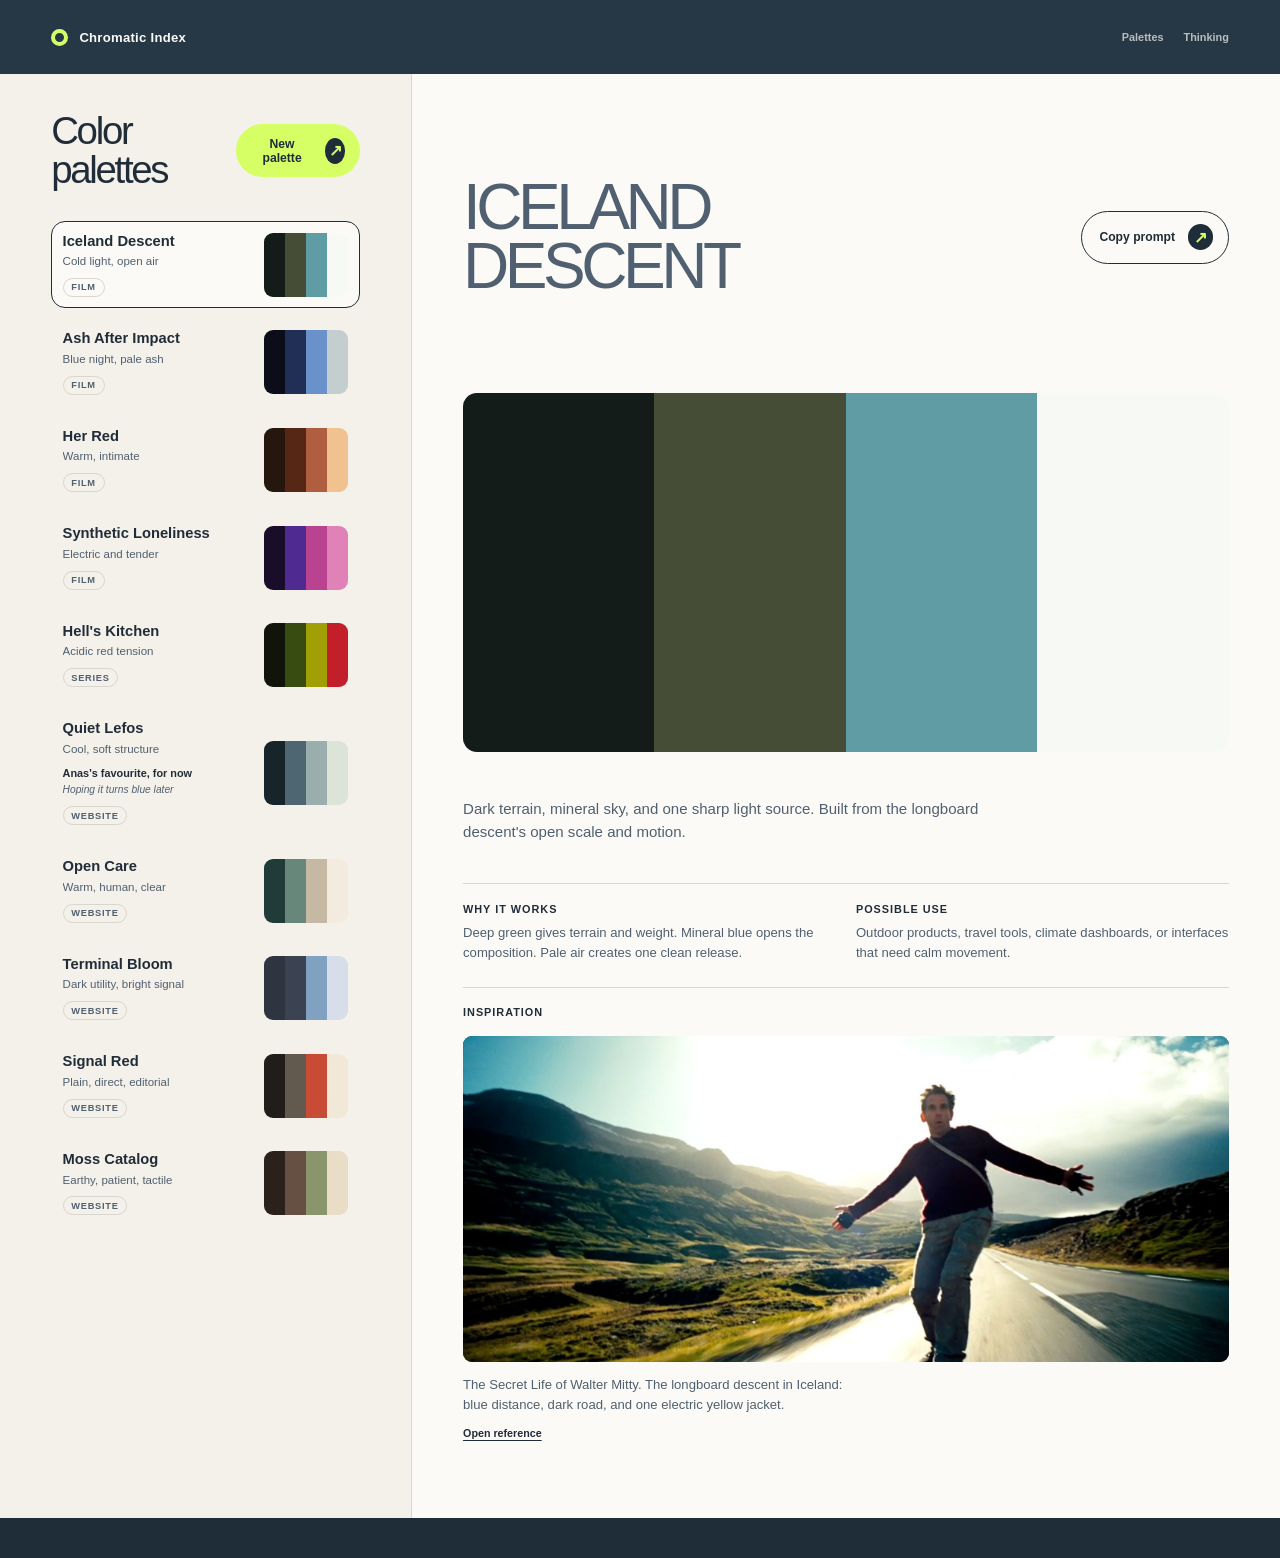
==== index.html @ bf924eea "feat: publish chromatic palette explorer Add palette references, design reasoning, local captures, f" ====
<!doctype html>
<html lang="en">
  <head>
    <meta charset="UTF-8" />
    <meta name="viewport" content="width=device-width, initial-scale=1.0" />
    <meta
      name="description"
      content="A small, thoughtful palette library for art direction and interface design."
    />
    <title>Chromatic Index</title>
    <link rel="icon" href="favicon.svg" type="image/svg+xml" />
    <link rel="stylesheet" href="styles.css" />
  </head>
  <body>
    <main class="app-shell">
      <header class="topbar">
        <a class="wordmark" href="/" aria-label="Chromatic Index home">
          <span class="wordmark-mark" aria-hidden="true"></span>
          <span>Chromatic Index</span>
        </a>
        <nav class="topnav" aria-label="Page navigation">
          <a href="#palettes">Palettes</a>
          <a href="#thinking">Thinking</a>
        </nav>
      </header>

      <div class="workspace">
        <section class="palette-column" id="palettes" aria-labelledby="palette-heading">
          <div class="palette-actions">
            <h1 id="page-title">Color palettes</h1>
            <button class="button button-dark" id="shuffle-button" type="button">
              <span>New palette</span>
              <span class="button-icon" aria-hidden="true">↗</span>
            </button>
          </div>
          <div class="palette-list" id="palette-list"></div>
        </section>

        <section class="detail-panel" aria-live="polite" aria-labelledby="detail-title">
          <div class="detail-topline">
            <h2 id="detail-title">Night Orchard</h2>
            <button class="button button-copy-detail" id="copy-button" type="button">
              <span>Copy prompt</span>
              <span class="button-icon" aria-hidden="true">↗</span>
            </button>
          </div>

          <div class="swatch-hero" id="swatch-hero" aria-label="Selected palette colors"></div>

          <div class="detail-content" id="thinking">
            <div class="detail-heading">
              <p id="detail-description"></p>
            </div>

            <div class="thinking-grid" aria-label="Palette thinking">
              <article>
                <h3>Why it works</h3>
                <p id="why-works"></p>
              </article>
              <article>
                <h3>Possible use</h3>
                <p id="possible-use"></p>
              </article>
            </div>

            <div class="use-grid">
              <div class="section-kicker">Inspiration</div>
              <article class="use-block">
                <div class="scene-still" id="scene-still"></div>
                <p class="reference-title" id="reference-example"></p>
                <a class="source-link" id="reference-source" target="_blank" rel="noreferrer">Open reference</a>
              </article>
            </div>

            <div class="prompt-block">
            </div>
          </div>
        </section>
      </div>

      <footer class="footer">
      </footer>
    </main>
    <script src="app.js"></script>
  </body>
</html>
---- styles.css ----
:root {
  color-scheme: light;
  --ink: #202c38;
  --ink-soft: #506070;
  --shell: #263845;
  --shell-deep: #1e2d38;
  --paper: #f4f1ea;
  --paper-bright: #fbfaf7;
  --line: #d9d6cf;
  --line-dark: rgb(255 255 255 / 0.16);
  --accent: #d5ff65;
  --radius: 14px;
  font-family: "Trebuchet MS", "Segoe UI", sans-serif;
}

* {
  box-sizing: border-box;
}

html {
  background: var(--shell-deep);
  scroll-behavior: smooth;
  scrollbar-color: var(--accent) var(--shell-deep);
  scrollbar-width: thin;
}

html::-webkit-scrollbar {
  width: 0.65rem;
}

html::-webkit-scrollbar-track {
  background: var(--shell-deep);
}

html::-webkit-scrollbar-thumb {
  border: 2px solid var(--shell-deep);
  border-radius: 999px;
  background: var(--accent);
}

body {
  margin: 0;
  min-width: 320px;
  background: var(--paper);
  color: var(--ink);
}

.reference-tag {
  display: inline-block;
  margin-top: 0.55rem;
  padding: 0.22rem 0.48rem;
  border: 1px solid var(--line);
  border-radius: 999px;
  color: var(--ink-soft);
  font-size: 0.58rem;
  font-weight: 700;
  letter-spacing: 0.08em;
  text-transform: uppercase;
}

.reference-title {
  margin: 0;
}

button,
a {
  font: inherit;
}

button {
  cursor: pointer;
}

button:focus-visible,
a:focus-visible {
  outline: 3px solid var(--accent);
  outline-offset: 4px;
}

.app-shell {
  min-height: 100dvh;
  overflow: hidden;
}

.topbar {
  display: flex;
  align-items: center;
  justify-content: space-between;
  min-height: 74px;
  padding: 0 clamp(1.25rem, 4vw, 4.5rem);
  background: var(--shell);
  color: var(--paper-bright);
  position: sticky;
  top: 0;
  z-index: 2;
}

.topnav {
  display: flex;
  gap: 1.25rem;
}

.topnav a {
  color: rgb(244 241 234 / 0.72);
  font-size: 0.68rem;
  font-weight: 700;
  text-decoration: none;
  transition: color 180ms ease, transform 180ms ease;
}

.topnav a:hover {
  color: var(--paper-bright);
  transform: translateY(-1px);
}

.wordmark {
  display: inline-flex;
  align-items: center;
  gap: 0.7rem;
  color: inherit;
  font-size: 0.82rem;
  font-weight: 700;
  letter-spacing: 0.02em;
  text-decoration: none;
}

.wordmark-mark {
  width: 17px;
  height: 17px;
  border: 4px solid var(--accent);
  border-radius: 50%;
}

.eyebrow {
  margin: 0 0 0.75rem;
  color: var(--ink-soft);
  font-size: 0.68rem;
  font-weight: 700;
  letter-spacing: 0.16em;
  text-transform: uppercase;
}

h1,
h2,
p {
  margin-top: 0;
}

h1 {
  max-width: 12ch;
  margin-bottom: 0;
  font-size: clamp(3rem, 7vw, 6.7rem);
  font-weight: 500;
  letter-spacing: -0.07em;
  line-height: 0.9;
}

.button {
  border: 0;
  border-radius: 999px;
  font-size: 0.76rem;
  font-weight: 700;
  transition: transform 180ms ease, background-color 180ms ease;
}

.button:hover {
  transform: translateY(-2px);
}

.button:active,
.copy-button:active {
  transform: translateY(1px) scale(0.98);
}

.button-dark {
  display: inline-flex;
  align-items: center;
  gap: 1rem;
  padding: 0.78rem 0.9rem 0.78rem 1.2rem;
  background: var(--accent);
  color: var(--shell-deep);
}

.button-icon {
  display: grid;
  width: 1.6rem;
  height: 1.6rem;
  place-items: center;
  border-radius: 50%;
  background: var(--shell-deep);
  color: var(--accent);
  font-size: 1rem;
}

.workspace {
  display: grid;
  grid-template-columns: minmax(260px, 0.78fr) minmax(0, 1.65fr);
  min-height: 660px;
}

.palette-column {
  padding: clamp(1.4rem, 3vw, 3rem) clamp(1.25rem, 4vw, 4.5rem);
  background: var(--paper);
}

.palette-actions {
  display: flex;
  align-items: center;
  justify-content: space-between;
  gap: 1rem;
  margin-bottom: 2rem;
}

.button-copy-top {
  display: inline-flex;
  align-items: center;
  gap: 0.8rem;
  padding: 0.78rem 0.9rem 0.78rem 1.1rem;
  border: 1px solid var(--ink);
  background: transparent;
  color: var(--ink);
}

.button-copy-top:hover {
  background: var(--paper-bright);
}

.palette-actions .button-copy-top {
  margin-left: auto;
}

.palette-actions h1 {
  margin: 0;
  font-size: clamp(1.8rem, 3vw, 3rem);
  letter-spacing: -0.06em;
  line-height: 1;
}

.detail-topline,
.prompt-heading,
.use-label {
  display: flex;
  align-items: center;
  justify-content: space-between;
}

.detail-topline,
.use-number {
  color: var(--ink-soft);
  font-size: 0.68rem;
  font-weight: 700;
  letter-spacing: 0.09em;
  text-transform: uppercase;
}

.palette-list {
  display: grid;
  gap: 0.65rem;
}

.palette-card {
  display: grid;
  grid-template-columns: 1fr 5.25rem;
  gap: 1rem;
  align-items: center;
  width: 100%;
  padding: 0.65rem;
  border: 1px solid transparent;
  border-radius: var(--radius);
  background: transparent;
  color: var(--ink);
  text-align: left;
  transition: border-color 180ms ease, background-color 180ms ease, transform 180ms ease;
}

.palette-card:hover {
  border-color: var(--line);
  background: rgb(255 255 255 / 0.46);
}

.palette-card.is-selected {
  border-color: var(--ink);
  background: var(--paper-bright);
}

.palette-card:active {
  transform: scale(0.99);
}

.palette-card-copy {
  min-width: 0;
}

.palette-card h3 {
  margin: 0 0 0.28rem;
  font-size: 0.92rem;
  font-weight: 700;
}

.palette-card p {
  overflow: hidden;
  margin: 0;
  color: var(--ink-soft);
  font-size: 0.72rem;
  line-height: 1.4;
  text-overflow: ellipsis;
  white-space: nowrap;
}

.palette-card .favourite-note,
.palette-card .favourite-progression {
  overflow: visible;
  white-space: normal;
}

.palette-card .favourite-note {
  margin-top: 0.55rem;
  color: var(--ink);
  font-size: 0.68rem;
  font-weight: 700;
}

.palette-card .favourite-progression {
  margin-top: 0.12rem;
  color: var(--ink-soft);
  font-size: 0.64rem;
  font-style: italic;
}

.mini-swatches {
  display: grid;
  grid-template-columns: repeat(4, 1fr);
  height: 4rem;
  overflow: hidden;
  border-radius: 9px;
}

.swatch {
  position: relative;
  min-width: 0;
  border: 0;
  padding: 0;
  cursor: copy;
}

.swatch::after {
  position: absolute;
  inset: auto 0 0;
  padding: 0.45rem 0.2rem;
  background: rgb(0 0 0 / 0.62);
  color: white;
  content: attr(data-copied);
  font-size: 0.58rem;
  font-weight: 700;
  letter-spacing: 0.04em;
  opacity: 0;
  text-align: center;
  transition: opacity 150ms ease;
}

.swatch:hover::after,
.swatch:focus-visible::after {
  content: attr(data-color);
  opacity: 1;
}

.swatch[data-copied]::after {
  content: attr(data-copied);
  opacity: 1;
}

.swatch:focus-visible {
  z-index: 1;
  outline: 2px solid var(--accent);
  outline-offset: -2px;
}

.detail-panel {
  display: grid;
  grid-template-rows: auto minmax(180px, 0.7fr) 1fr;
  background: var(--paper-bright);
  border-left: 1px solid var(--line);
}

.detail-panel.is-changing {
  animation: detail-cross-fade 420ms cubic-bezier(0.16, 1, 0.3, 1);
}

@keyframes detail-cross-fade {
  0% {
    opacity: 0.35;
    transform: translateY(0.45rem);
  }
  100% {
    opacity: 1;
    transform: translateY(0);
  }
}

.detail-topline {
  display: flex;
  align-items: center;
  justify-content: space-between;
  gap: 1rem;
  padding: 1.5rem clamp(1.25rem, 4vw, 4.5rem) 0;
}

.detail-topline h2 {
  max-width: 8ch;
  margin: 0;
  font-size: clamp(2.4rem, 5vw, 4.5rem);
  font-weight: 500;
  letter-spacing: -0.07em;
  line-height: 0.92;
}

.button-copy-detail {
  display: inline-flex;
  align-items: center;
  gap: 0.8rem;
  flex-shrink: 0;
  padding: 0.78rem 0.9rem 0.78rem 1.1rem;
  border: 1px solid var(--ink);
  background: transparent;
  color: var(--ink);
}

.button-copy-detail:hover {
  background: var(--paper);
}

.swatch-hero {
  display: grid;
  grid-template-columns: repeat(4, 1fr);
  min-height: 240px;
  margin: 1rem clamp(1.25rem, 4vw, 4.5rem) 0;
  overflow: hidden;
  border-radius: var(--radius);
}

.detail-content {
  padding: clamp(1.5rem, 3.5vw, 3.6rem) clamp(1.25rem, 4vw, 4.5rem);
}

.detail-heading > p:last-child {
  max-width: 34rem;
  margin-bottom: 2.5rem;
  color: var(--ink-soft);
  font-size: 0.94rem;
  line-height: 1.55;
}

.thinking-grid {
  display: grid;
  grid-template-columns: repeat(2, minmax(0, 1fr));
  gap: 1.25rem;
  padding: 1.15rem 0 1.5rem;
  border-top: 1px solid var(--line);
}

.thinking-grid article {
  min-width: 0;
}

.thinking-grid h3,
.section-kicker {
  margin: 0 0 0.55rem;
  color: var(--ink);
  font-size: 0.68rem;
  font-weight: 700;
  letter-spacing: 0.09em;
  text-transform: uppercase;
}

.thinking-grid p {
  max-width: 27rem;
  margin: 0;
  color: var(--ink-soft);
  font-size: 0.82rem;
  line-height: 1.5;
}

.use-grid {
  display: grid;
  grid-template-columns: minmax(0, 1fr);
  gap: 1.75rem;
  padding: 1.15rem 0 2rem;
  border-top: 1px solid var(--line);
}

.section-kicker {
  grid-column: 1 / -1;
  margin-bottom: -0.65rem;
}

.use-label {
  justify-content: start;
  gap: 0.75rem;
  margin-bottom: 0.9rem;
  color: var(--ink);
  font-size: 0.72rem;
  font-weight: 700;
  text-transform: uppercase;
}

.use-block p {
  max-width: 24rem;
  margin: 0;
  color: var(--ink-soft);
  font-size: 0.82rem;
  line-height: 1.5;
}

.reference-image {
  display: block;
  width: 100%;
  height: 7.5rem;
  margin-bottom: 0.85rem;
  object-fit: cover;
  border-radius: 9px;
  filter: saturate(0.85);
}

.scene-still {
  min-height: 7.5rem;
  margin-bottom: 0.85rem;
  border-radius: 9px;
  overflow: hidden;
  background: var(--shell);
}

.scene-still img {
  display: block;
  width: 100%;
  height: auto;
  max-height: 24rem;
  object-fit: contain;
  object-position: center;
  background: var(--shell);
}

.app-mark {
  display: grid;
  width: 100%;
  height: 7.5rem;
  margin-bottom: 0.85rem;
  place-items: center;
  border-radius: 9px;
  background: var(--shell);
  color: var(--accent);
  font-size: 0.68rem;
  font-weight: 700;
  letter-spacing: 0.12em;
}

.app-mark img {
  width: 4.5rem;
  height: 4.5rem;
}

.source-link {
  display: inline-block;
  margin-top: 0.75rem;
  color: var(--ink);
  font-size: 0.67rem;
  font-weight: 700;
  text-decoration: underline;
  text-underline-offset: 0.18rem;
}

.prompt-block {
  display: none;
}

.prompt-block .eyebrow {
  margin-bottom: 0.25rem;
  color: var(--accent);
}

.prompt-hint {
  margin: 0;
  color: rgb(244 241 234 / 0.55);
  font-size: 0.72rem;
}

.copy-button {
  display: inline-flex;
  align-items: center;
  gap: 0.5rem;
  padding: 0.55rem 0.7rem;
  border: 1px solid var(--line-dark);
  border-radius: 999px;
  background: transparent;
  color: var(--paper-bright);
  font-size: 0.72rem;
  font-weight: 700;
  transition: background-color 180ms ease, transform 180ms ease;
}

.copy-button:hover {
  background: rgb(255 255 255 / 0.11);
}

.footer {
  min-height: 1.5rem;
  padding: 1.25rem clamp(1.25rem, 4vw, 4.5rem);
  background: var(--shell-deep);
  color: rgb(244 241 234 / 0.58);
  font-size: 0.68rem;
  letter-spacing: 0.03em;
}

@media (max-width: 760px) {
  .workspace {
    display: block;
    min-height: auto;
  }

  .palette-column {
    padding-bottom: 2.5rem;
  }

  .palette-actions {
    align-items: start;
    flex-wrap: wrap;
  }

  .palette-actions .button-copy-top {
    margin-left: 0;
  }

  .detail-panel {
    display: block;
    border-top: 1px solid var(--line);
    border-left: 0;
  }

  .topnav {
    gap: 0.75rem;
  }

  .detail-topline {
    padding-top: 1.5rem;
  }

  .swatch-hero {
    min-height: 150px;
  }

  .detail-content {
    padding-top: 2.5rem;
  }

  .use-grid {
    grid-template-columns: 1fr;
    gap: 1.5rem;
  }

  .thinking-grid {
    grid-template-columns: 1fr;
  }

}

@media (prefers-reduced-motion: reduce) {
  html {
    scroll-behavior: auto;
  }

  .detail-panel.is-changing {
    animation: none;
  }

  *,
  *::before,
  *::after {
    scroll-behavior: auto !important;
    transition-duration: 0.01ms !important;
    animation-duration: 0.01ms !important;
    animation-iteration-count: 1 !important;
  }
}
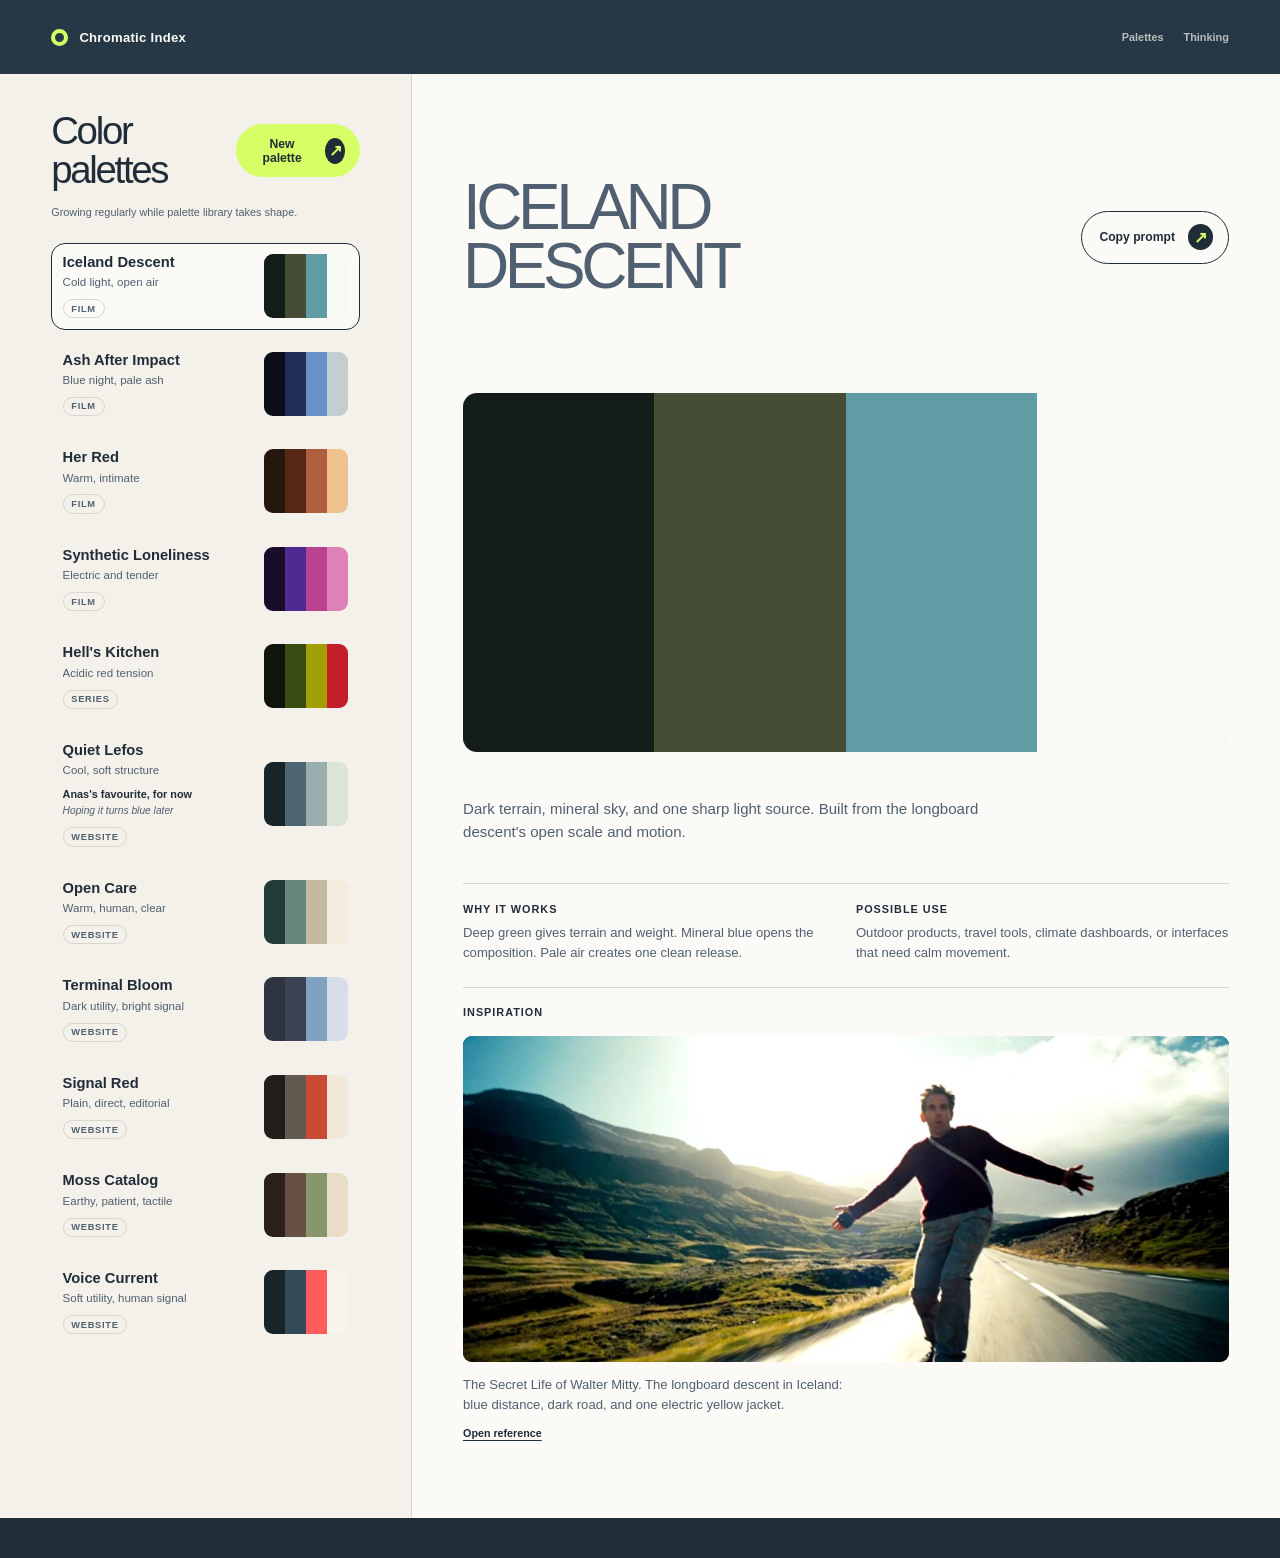
==== commit 0ebae3dc: "feat: add Wispr Flow palette reference Add Wispr Flow inspiration, real website capture, and short-t" ====
--- a/index.html
+++ b/index.html
@@ -33,6 +33,7 @@
               <span class="button-icon" aria-hidden="true">↗</span>
             </button>
           </div>
+          <p class="update-note">Growing regularly while palette library takes shape.</p>
           <div class="palette-list" id="palette-list"></div>
         </section>
 
--- a/styles.css
+++ b/styles.css
@@ -236,6 +236,14 @@
   line-height: 1;
 }
 
+.update-note {
+  max-width: 28rem;
+  margin: -1rem 0 1.35rem;
+  color: var(--ink-soft);
+  font-size: 0.68rem;
+  line-height: 1.45;
+}
+
 .detail-topline,
 .prompt-heading,
 .use-label {
